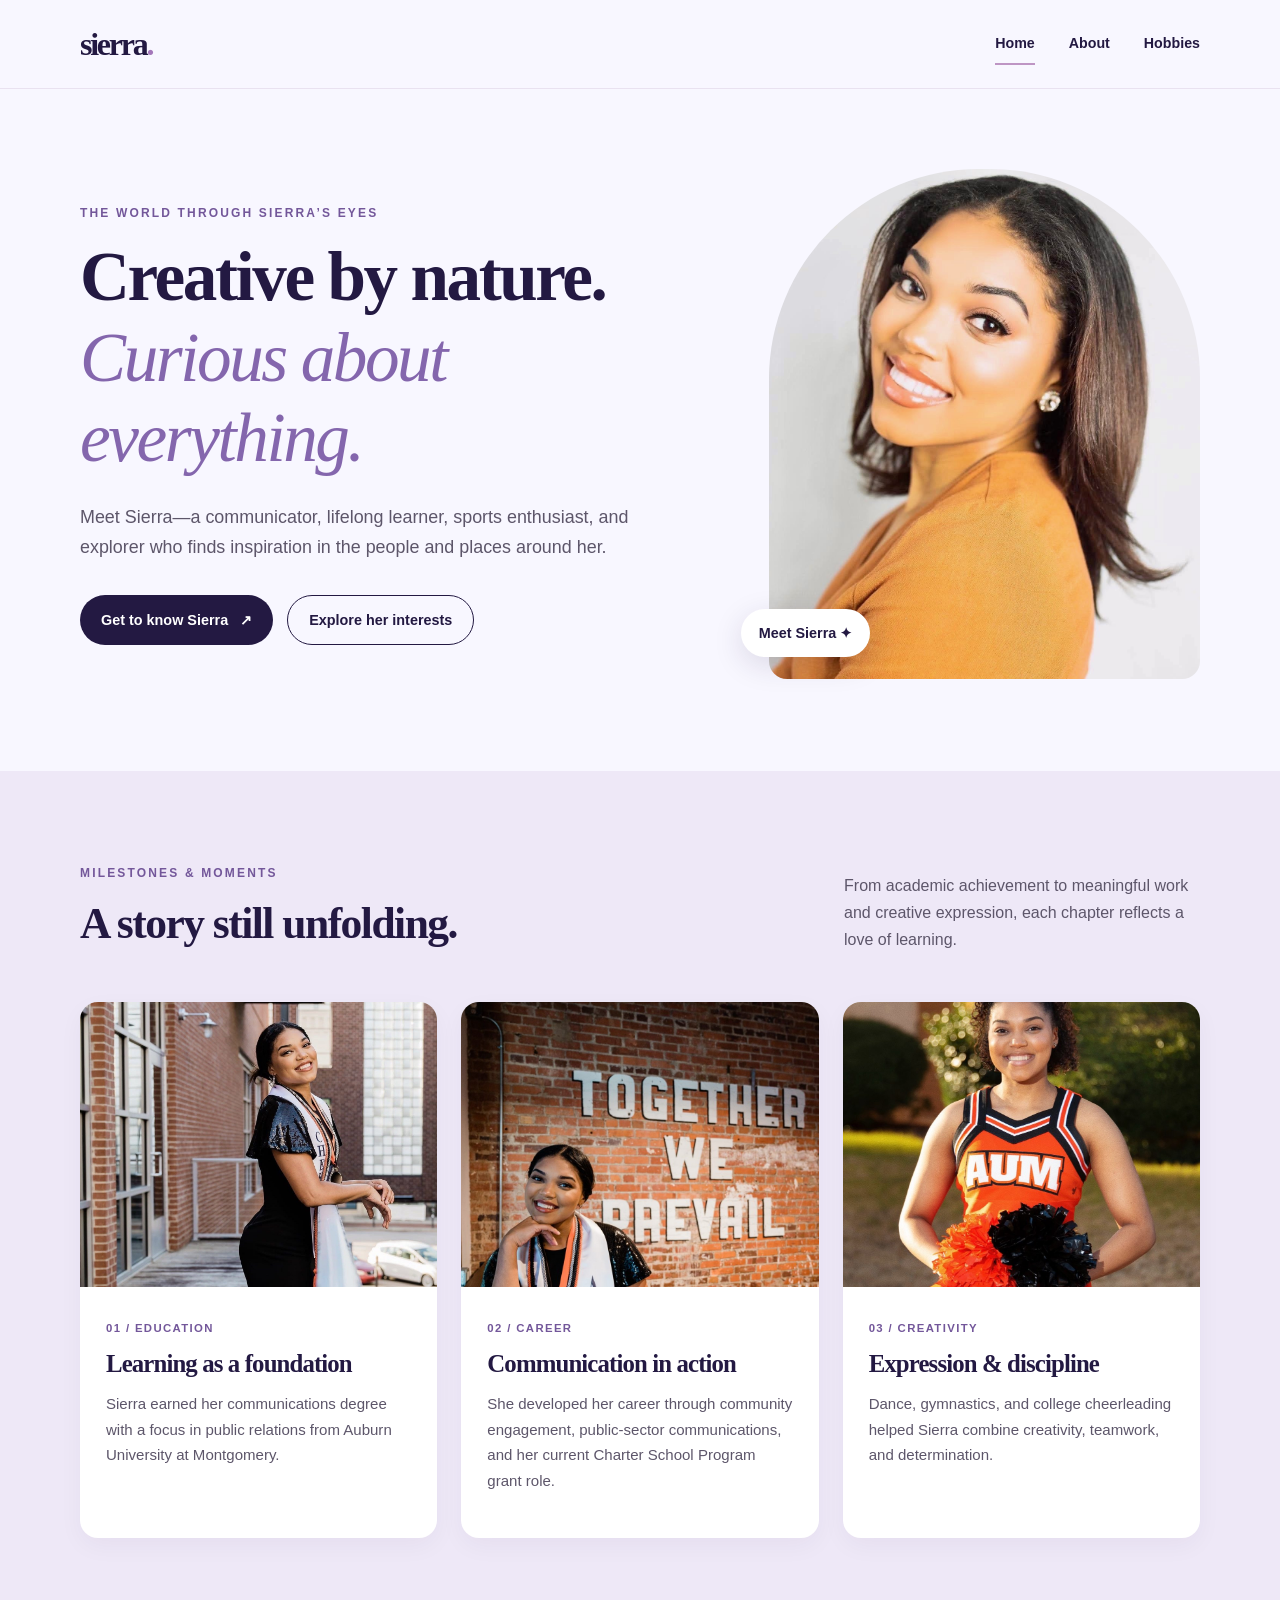
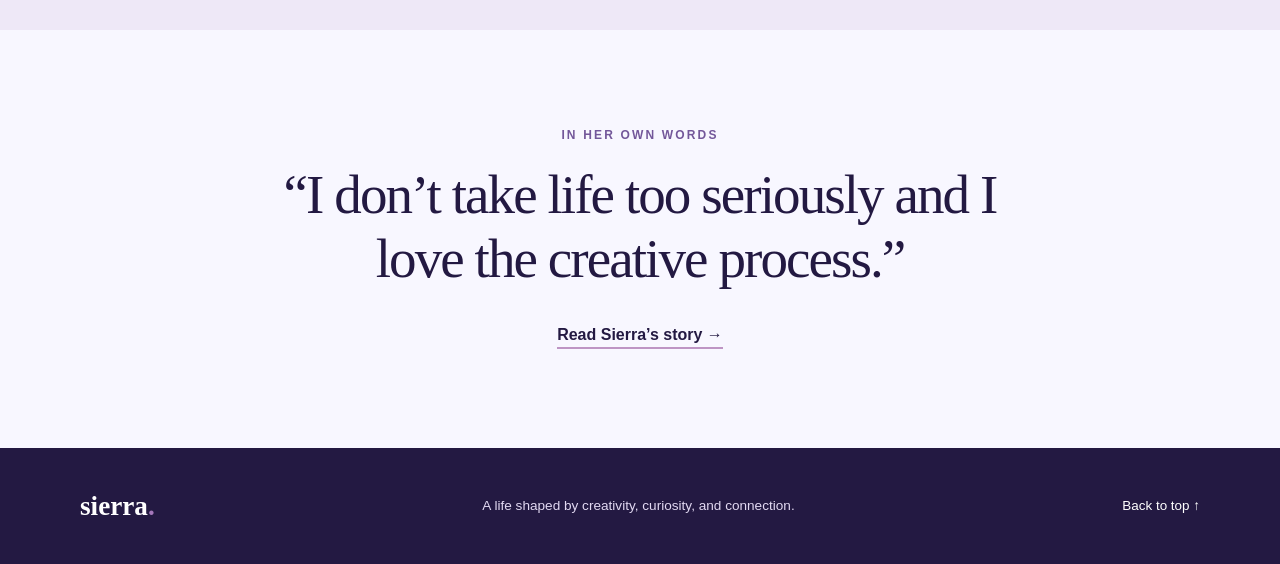
==== index.html @ fecd8881 "Completed bioSite Development assignment" ====
<!DOCTYPE html>
<!-- Christopher Burns | October 18, 2026 | CSD 340 - bioSite: Development (Module 6) -->
<html lang="en"><head><meta charset="UTF-8"><meta name="viewport" content="width=device-width, initial-scale=1.0"><meta name="description" content="Explore Sierra's education, communications career, and creative interests."><title>Home | The World Through Sierra's Eyes</title><link rel="stylesheet" href="styles.css"></head><body id="top"><header class="site-header"><div class="shell nav-inner"><a class="brand" href="index.html" aria-label="Sierra home">sierra<span class="brand-dot">.</span></a><nav aria-label="Main navigation"><a href="index.html" class="active" aria-current="page">Home</a><a href="about.html" >About</a><a href="hobbies.html" >Hobbies</a></nav></div></header><main><section class="hero shell"><div class="hero-copy"><p class="eyebrow">The world through Sierra’s eyes</p><h1>Creative by nature.<br><em>Curious about everything.</em></h1><p class="lead">Meet Sierra—a communicator, lifelong learner, sports enthusiast, and explorer who finds inspiration in the people and places around her.</p><div class="button-row"><a class="button button-primary" href="about.html">Get to know Sierra <span aria-hidden="true">↗</span></a><a class="button button-outline" href="hobbies.html">Explore her interests</a></div></div><div class="hero-image"><img src="images/portrait.jpg" alt="Sierra smiling in a professional portrait wearing an orange top"><span class="image-label">Meet Sierra ✦</span></div></section>
<section class="section section-tint"><div class="shell"><div class="section-heading"><div><p class="eyebrow">Milestones &amp; moments</p><h2>A story still unfolding.</h2></div><p>From academic achievement to meaningful work and creative expression, each chapter reflects a love of learning.</p></div><div class="card-grid"><article class="feature-card"><img src="images/graduation.jpg" alt="Sierra wearing graduation attire outside a brick building" loading="lazy"><div class="card-copy"><span class="card-kicker">01 / Education</span><h3>Learning as a foundation</h3><p>Sierra earned her communications degree with a focus in public relations from Auburn University at Montgomery.</p></div></article><article class="feature-card"><img src="images/milestone.jpg" alt="Sierra celebrating her graduation in front of a Together We Prevail sign" loading="lazy"><div class="card-copy"><span class="card-kicker">02 / Career</span><h3>Communication in action</h3><p>She developed her career through community engagement, public-sector communications, and her current Charter School Program grant role.</p></div></article><article class="feature-card"><img src="images/cheer.jpg" alt="Sierra wearing her orange Auburn University at Montgomery cheerleading uniform" loading="lazy"><div class="card-copy"><span class="card-kicker">03 / Creativity</span><h3>Expression &amp; discipline</h3><p>Dance, gymnastics, and college cheerleading helped Sierra combine creativity, teamwork, and determination.</p></div></article></div></div></section>
<section class="quote-section shell"><p class="eyebrow">In her own words</p><blockquote>“I don’t take life too seriously and I love the creative process.”</blockquote><a class="text-link" href="about.html">Read Sierra’s story <span aria-hidden="true">→</span></a></section></main><footer class="site-footer"><div class="shell footer-inner"><span>sierra<span class="brand-dot">.</span></span><p>A life shaped by creativity, curiosity, and connection.</p><a href="#top">Back to top ↑</a></div></footer></body></html>
---- styles.css ----
/* Christopher Burns | October 18, 2026 | CSD 340 - bioSite: Development (Module 6) */
/* ATOMS: palette, typography, links, spacing, imagery and buttons */
:root{--midnight:#231942;--soft-white:#F8F7FF;--lavender:#9F86C0;--blush:#E0B1CB;--orchid:#BE95C4;--muted:#5D566A;--white:#fff;--radius:18px;--shell:1120px}*{box-sizing:border-box}html{scroll-behavior:smooth}body{margin:0;background:var(--soft-white);color:var(--midnight);font-family:Inter,"Segoe UI",Arial,sans-serif;font-size:16px;line-height:1.7}img{display:block;max-width:100%}a{color:inherit}a:focus-visible{outline:3px solid var(--lavender);outline-offset:4px}h1,h2,h3,blockquote{font-family:Georgia,"Times New Roman",serif;line-height:1.16;letter-spacing:-.035em}h1{font-size:clamp(2.7rem,5.4vw,5.4rem);margin:14px 0 24px}h2{font-size:clamp(2rem,3.4vw,3.1rem);margin:12px 0 24px}h3{font-size:1.55rem;margin:10px 0 12px}p{margin:0 0 1.2em}em{color:#8466ad;font-weight:normal}.shell{width:min(calc(100% - 48px),var(--shell));margin-inline:auto}.eyebrow{text-transform:uppercase;letter-spacing:.18em;font-size:.75rem;font-weight:800;color:#73579a}.lead{font-size:1.12rem;color:var(--muted);max-width:58ch}.section{padding:92px 0}.section-tint{background:#EEE8F7}.site-header{border-bottom:1px solid #E9E2F0;background:rgba(248,247,255,.97)}.nav-inner{min-height:88px;display:flex;align-items:center;justify-content:space-between;gap:24px}.brand{font-family:Georgia,serif;font-size:2rem;letter-spacing:-.07em;text-decoration:none;font-weight:bold}.brand-dot{color:#A477BA}.site-header nav{display:flex;gap:34px;flex-wrap:wrap}.site-header nav a{font-size:.89rem;font-weight:700;text-decoration:none;padding:8px 0;border-bottom:2px solid transparent}.site-header nav a:hover,.site-header nav a.active{border-bottom-color:var(--orchid)}.hero{display:grid;grid-template-columns:1.18fr .82fr;gap:68px;align-items:center;padding-top:80px;padding-bottom:92px}.hero-copy{padding-block:24px}.hero-image{position:relative}.hero-image img{width:100%;height:510px;object-fit:cover;object-position:center 26%;border-radius:210px 210px 18px 18px}.image-label{position:absolute;bottom:22px;left:-28px;padding:12px 18px;background:var(--white);border-radius:50px;box-shadow:0 8px 30px #23194222;font-size:.9rem;font-weight:700}.button-row{display:flex;flex-wrap:wrap;gap:14px;margin-top:32px}.button{padding:12px 21px;border-radius:100px;text-decoration:none;font-weight:700;font-size:.9rem;display:inline-flex;align-items:center;gap:12px}.button-primary{background:var(--midnight);color:white}.button-primary:hover{background:#46346d}.button-outline{border:1px solid var(--midnight)}.button-outline:hover{background:white}.section-heading{display:flex;align-items:end;justify-content:space-between;gap:40px;margin-bottom:30px}.section-heading>p{max-width:40ch;color:var(--muted)}.card-grid{display:grid;grid-template-columns:repeat(3,minmax(0,1fr));gap:24px}.feature-card{background:var(--white);border-radius:var(--radius);overflow:hidden;box-shadow:0 8px 25px #2319420b}.feature-card img{width:100%;height:285px;object-fit:cover;object-position:center 25%}.card-copy{padding:26px}.card-kicker{color:#73579a;text-transform:uppercase;letter-spacing:.12em;font-size:.71rem;font-weight:800}.card-copy p{color:var(--muted);font-size:.94rem}.quote-section{text-align:center;padding-top:95px;padding-bottom:100px}.quote-section blockquote{font-size:clamp(2rem,4.3vw,3.7rem);max-width:800px;margin:18px auto 30px}.text-link{font-weight:800;text-decoration:none;border-bottom:2px solid var(--orchid);padding-bottom:4px}.text-link:hover{color:#73579a}.site-footer{background:var(--midnight);color:white}.footer-inner{padding-block:35px;display:flex;align-items:center;justify-content:space-between;gap:22px}.footer-inner>span{font-family:Georgia,serif;font-size:1.7rem;font-weight:bold}.footer-inner p{margin:0;color:#E2D9F2;font-size:.85rem}.footer-inner a{font-size:.84rem;text-decoration:none}.page-intro{padding-top:78px;padding-bottom:55px}.page-intro h1{max-width:900px}.about-layout{display:grid;grid-template-columns:.8fr 1.2fr;gap:72px;align-items:start;padding-bottom:95px}.about-photo{margin:0;position:sticky;top:24px}.about-photo img{border-radius:var(--radius);width:100%;max-height:610px;object-fit:cover;object-position:center top}.about-photo figcaption{color:var(--muted);font-size:.83rem;padding-top:12px}.bio p{max-width:66ch;color:#494155}.timeline{display:grid;grid-template-columns:repeat(3,1fr);gap:20px}.timeline article{border-top:3px solid var(--orchid);padding:22px 0}.timeline article span{font-size:.78rem;color:#73579a;font-weight:800;text-transform:uppercase;letter-spacing:.08em}.timeline article h3{font-size:1.4rem}.timeline article p{color:var(--muted)}.hobby-list{padding-bottom:65px}.hobby-row{display:grid;grid-template-columns:1fr 1fr;align-items:center;gap:75px;padding:30px 0 75px}.hobby-row.reverse img{order:2}.hobby-row img{width:100%;height:380px;object-fit:cover;border-radius:var(--radius)}.hobby-row p:not(.eyebrow){color:var(--muted);max-width:55ch}.hobby-row h2{max-width:14ch}@media(max-width:800px){.hero,.about-layout,.hobby-row{grid-template-columns:1fr;gap:35px}.hero{padding-top:45px}.hero-image img{height:420px}.card-grid,.timeline{grid-template-columns:1fr 1fr}.section-heading{display:block}.about-photo{position:static;max-width:520px}.hobby-row.reverse img{order:0}.hobby-row img{height:340px}.footer-inner{flex-wrap:wrap}}@media(max-width:560px){.shell{width:min(calc(100% - 32px),var(--shell))}.nav-inner{min-height:76px}.site-header nav{gap:16px}.site-header nav a{font-size:.78rem}.brand{font-size:1.65rem}.hero-image img{height:390px}.image-label{left:10px}.card-grid,.timeline{grid-template-columns:1fr}.section{padding:62px 0}.quote-section{padding-block:65px}.hobby-row{padding-bottom:35px}.hobby-row img{height:280px}.page-intro{padding-top:55px}.footer-inner{display:block}.footer-inner>*{display:block;margin-bottom:12px!important}}
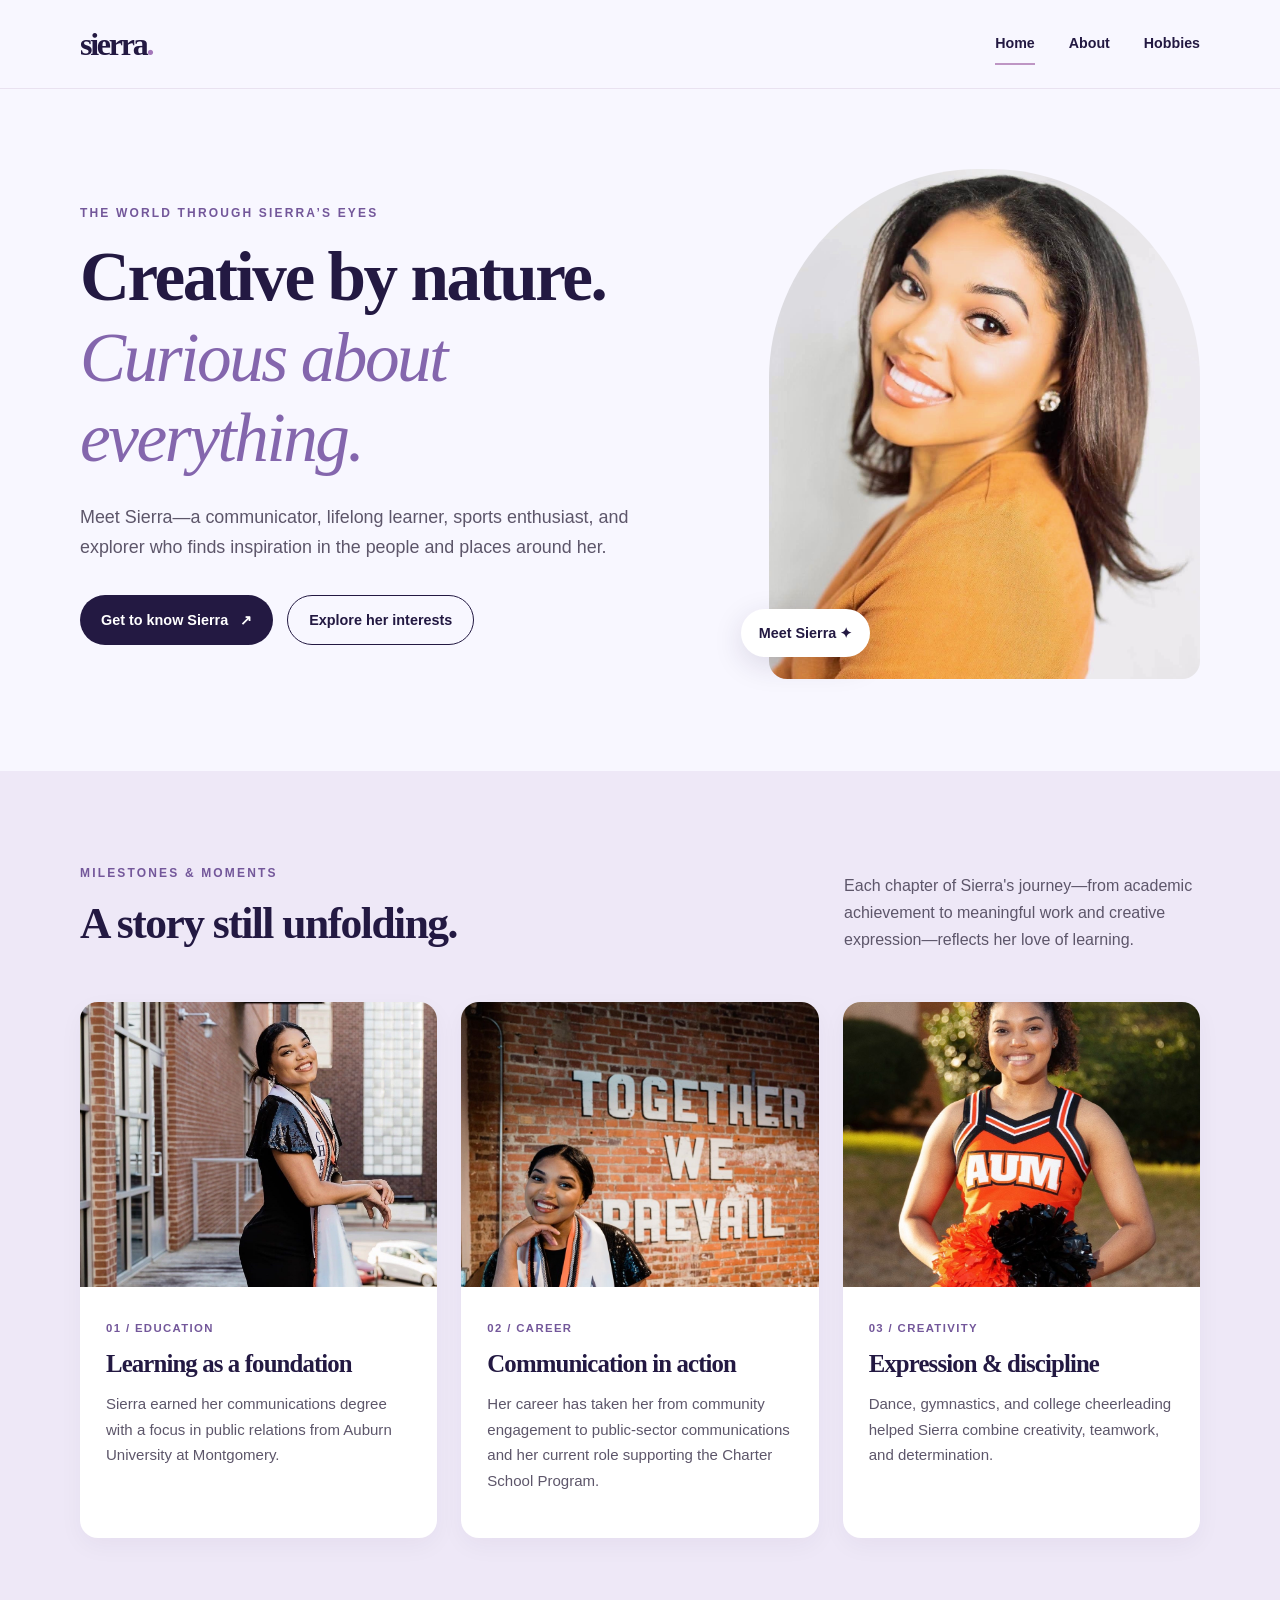
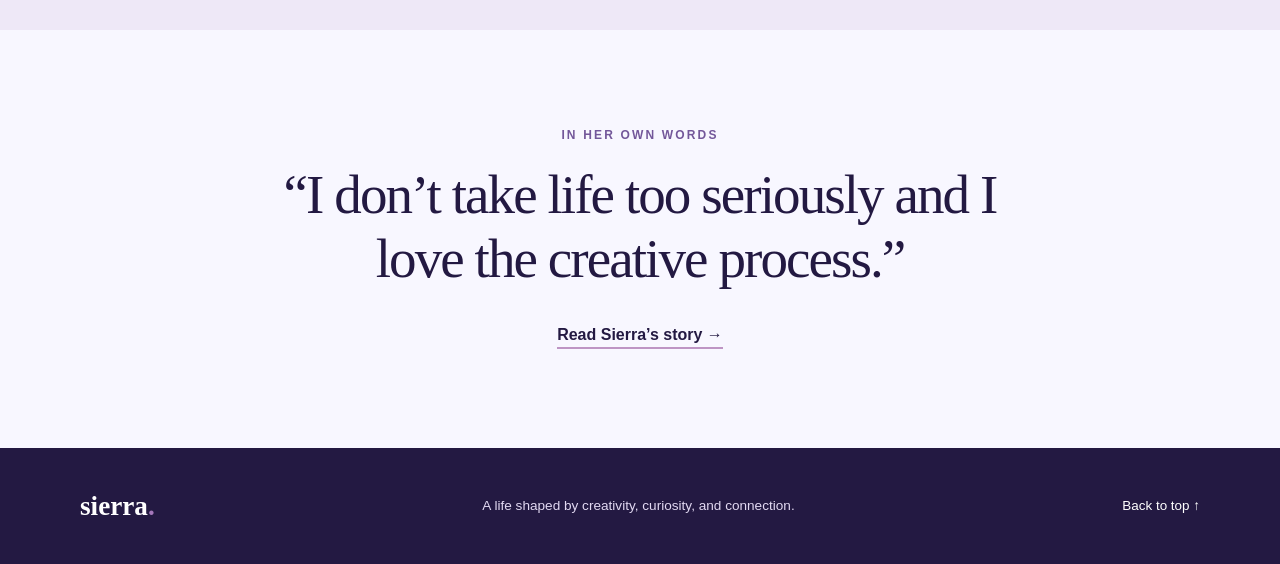
==== commit 3acf7029: "Proofread index.html and update assignment source comment" ====
--- a/index.html
+++ b/index.html
@@ -1,5 +1,5 @@
 <!DOCTYPE html>
-<!-- Christopher Burns | October 18, 2026 | CSD 340 - bioSite: Development (Module 6) -->
+<!-- Christopher Burns | October 18, 2026 | CSD 340 - bioSite: Development and GitHub Pages Deployment -->
 <html lang="en"><head><meta charset="UTF-8"><meta name="viewport" content="width=device-width, initial-scale=1.0"><meta name="description" content="Explore Sierra's education, communications career, and creative interests."><title>Home | The World Through Sierra's Eyes</title><link rel="stylesheet" href="styles.css"></head><body id="top"><header class="site-header"><div class="shell nav-inner"><a class="brand" href="index.html" aria-label="Sierra home">sierra<span class="brand-dot">.</span></a><nav aria-label="Main navigation"><a href="index.html" class="active" aria-current="page">Home</a><a href="about.html" >About</a><a href="hobbies.html" >Hobbies</a></nav></div></header><main><section class="hero shell"><div class="hero-copy"><p class="eyebrow">The world through Sierra’s eyes</p><h1>Creative by nature.<br><em>Curious about everything.</em></h1><p class="lead">Meet Sierra—a communicator, lifelong learner, sports enthusiast, and explorer who finds inspiration in the people and places around her.</p><div class="button-row"><a class="button button-primary" href="about.html">Get to know Sierra <span aria-hidden="true">↗</span></a><a class="button button-outline" href="hobbies.html">Explore her interests</a></div></div><div class="hero-image"><img src="images/portrait.jpg" alt="Sierra smiling in a professional portrait wearing an orange top"><span class="image-label">Meet Sierra ✦</span></div></section>
-<section class="section section-tint"><div class="shell"><div class="section-heading"><div><p class="eyebrow">Milestones &amp; moments</p><h2>A story still unfolding.</h2></div><p>From academic achievement to meaningful work and creative expression, each chapter reflects a love of learning.</p></div><div class="card-grid"><article class="feature-card"><img src="images/graduation.jpg" alt="Sierra wearing graduation attire outside a brick building" loading="lazy"><div class="card-copy"><span class="card-kicker">01 / Education</span><h3>Learning as a foundation</h3><p>Sierra earned her communications degree with a focus in public relations from Auburn University at Montgomery.</p></div></article><article class="feature-card"><img src="images/milestone.jpg" alt="Sierra celebrating her graduation in front of a Together We Prevail sign" loading="lazy"><div class="card-copy"><span class="card-kicker">02 / Career</span><h3>Communication in action</h3><p>She developed her career through community engagement, public-sector communications, and her current Charter School Program grant role.</p></div></article><article class="feature-card"><img src="images/cheer.jpg" alt="Sierra wearing her orange Auburn University at Montgomery cheerleading uniform" loading="lazy"><div class="card-copy"><span class="card-kicker">03 / Creativity</span><h3>Expression &amp; discipline</h3><p>Dance, gymnastics, and college cheerleading helped Sierra combine creativity, teamwork, and determination.</p></div></article></div></div></section>
+<section class="section section-tint"><div class="shell"><div class="section-heading"><div><p class="eyebrow">Milestones &amp; moments</p><h2>A story still unfolding.</h2></div><p>Each chapter of Sierra's journey—from academic achievement to meaningful work and creative expression—reflects her love of learning.</p></div><div class="card-grid"><article class="feature-card"><img src="images/graduation.jpg" alt="Sierra wearing graduation attire outside a brick building" loading="lazy"><div class="card-copy"><span class="card-kicker">01 / Education</span><h3>Learning as a foundation</h3><p>Sierra earned her communications degree with a focus in public relations from Auburn University at Montgomery.</p></div></article><article class="feature-card"><img src="images/milestone.jpg" alt="Sierra celebrating her graduation in front of a Together We Prevail sign" loading="lazy"><div class="card-copy"><span class="card-kicker">02 / Career</span><h3>Communication in action</h3><p>Her career has taken her from community engagement to public-sector communications and her current role supporting the Charter School Program.</p></div></article><article class="feature-card"><img src="images/cheer.jpg" alt="Sierra wearing her orange Auburn University at Montgomery cheerleading uniform" loading="lazy"><div class="card-copy"><span class="card-kicker">03 / Creativity</span><h3>Expression &amp; discipline</h3><p>Dance, gymnastics, and college cheerleading helped Sierra combine creativity, teamwork, and determination.</p></div></article></div></div></section>
 <section class="quote-section shell"><p class="eyebrow">In her own words</p><blockquote>“I don’t take life too seriously and I love the creative process.”</blockquote><a class="text-link" href="about.html">Read Sierra’s story <span aria-hidden="true">→</span></a></section></main><footer class="site-footer"><div class="shell footer-inner"><span>sierra<span class="brand-dot">.</span></span><p>A life shaped by creativity, curiosity, and connection.</p><a href="#top">Back to top ↑</a></div></footer></body></html>
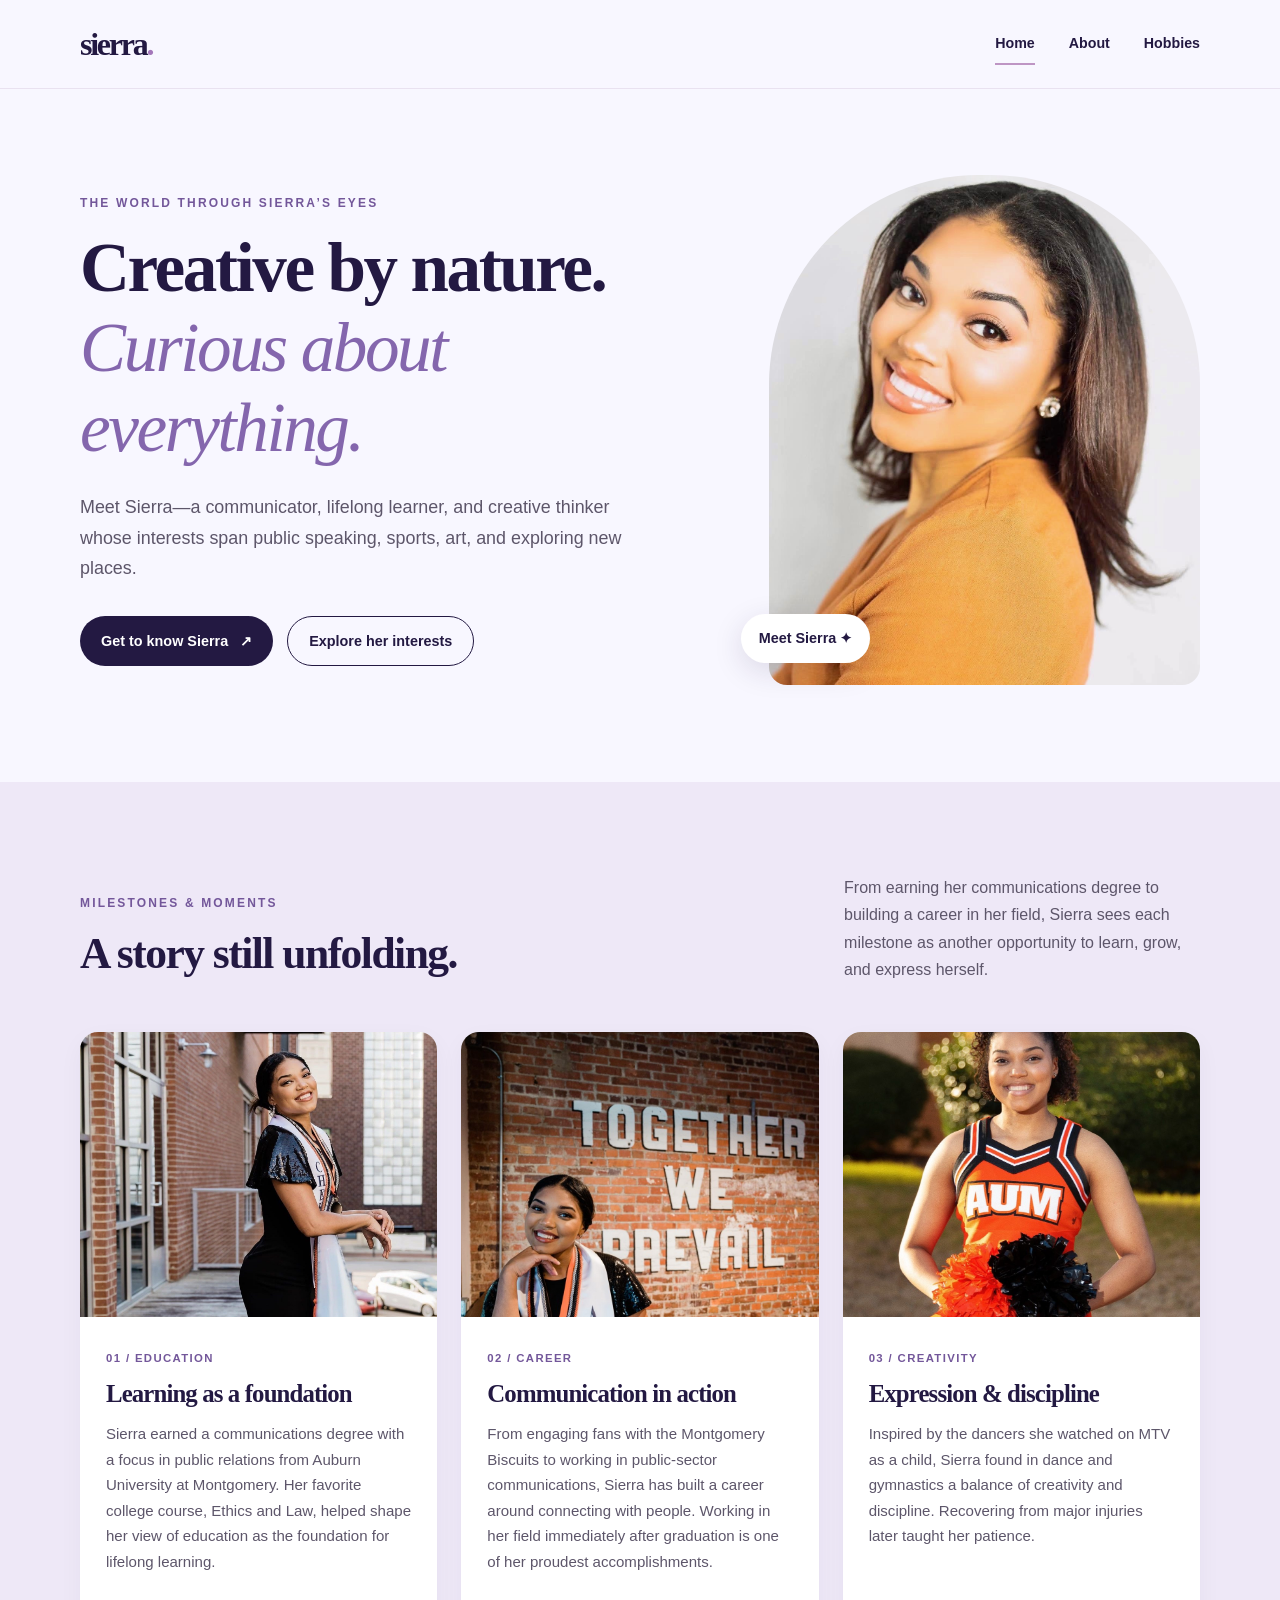
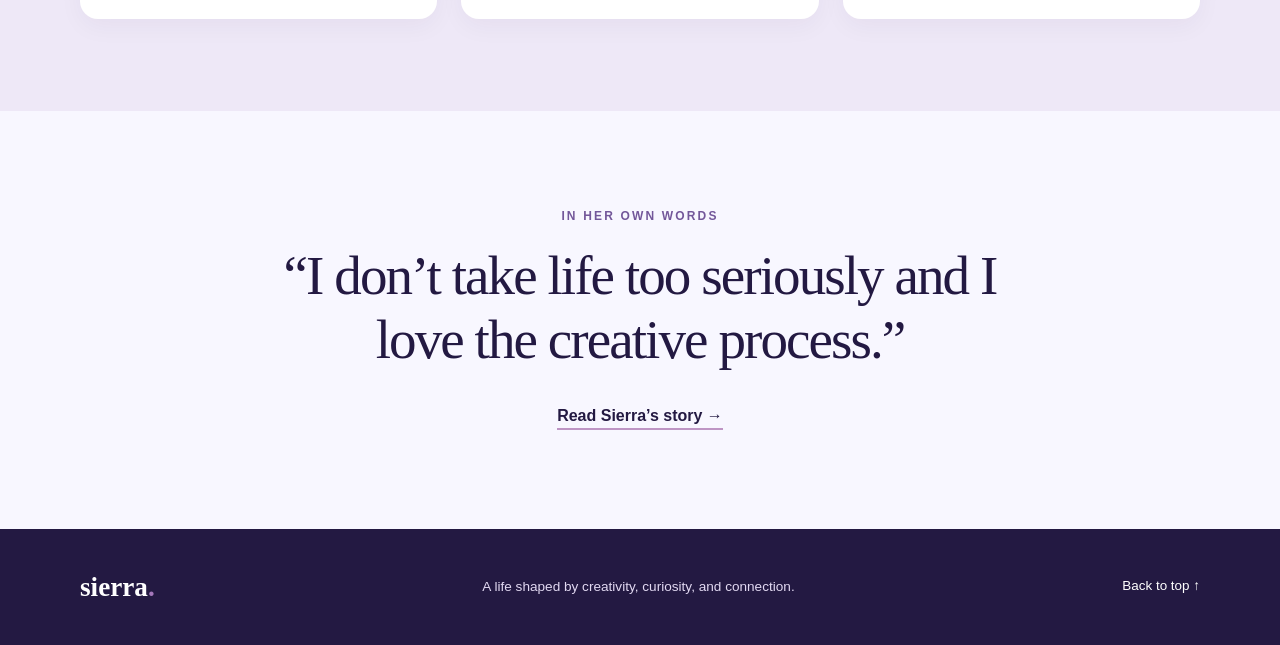
==== commit 2ae632d7: "Revise Sierra biography using corrected interview responses" ====
--- a/index.html
+++ b/index.html
@@ -1,5 +1,5 @@
 <!DOCTYPE html>
 <!-- Christopher Burns | October 18, 2026 | CSD 340 - bioSite: Development and GitHub Pages Deployment -->
-<html lang="en"><head><meta charset="UTF-8"><meta name="viewport" content="width=device-width, initial-scale=1.0"><meta name="description" content="Explore Sierra's education, communications career, and creative interests."><title>Home | The World Through Sierra's Eyes</title><link rel="stylesheet" href="styles.css"></head><body id="top"><header class="site-header"><div class="shell nav-inner"><a class="brand" href="index.html" aria-label="Sierra home">sierra<span class="brand-dot">.</span></a><nav aria-label="Main navigation"><a href="index.html" class="active" aria-current="page">Home</a><a href="about.html" >About</a><a href="hobbies.html" >Hobbies</a></nav></div></header><main><section class="hero shell"><div class="hero-copy"><p class="eyebrow">The world through Sierra’s eyes</p><h1>Creative by nature.<br><em>Curious about everything.</em></h1><p class="lead">Meet Sierra—a communicator, lifelong learner, sports enthusiast, and explorer who finds inspiration in the people and places around her.</p><div class="button-row"><a class="button button-primary" href="about.html">Get to know Sierra <span aria-hidden="true">↗</span></a><a class="button button-outline" href="hobbies.html">Explore her interests</a></div></div><div class="hero-image"><img src="images/portrait.jpg" alt="Sierra smiling in a professional portrait wearing an orange top"><span class="image-label">Meet Sierra ✦</span></div></section>
-<section class="section section-tint"><div class="shell"><div class="section-heading"><div><p class="eyebrow">Milestones &amp; moments</p><h2>A story still unfolding.</h2></div><p>Each chapter of Sierra's journey—from academic achievement to meaningful work and creative expression—reflects her love of learning.</p></div><div class="card-grid"><article class="feature-card"><img src="images/graduation.jpg" alt="Sierra wearing graduation attire outside a brick building" loading="lazy"><div class="card-copy"><span class="card-kicker">01 / Education</span><h3>Learning as a foundation</h3><p>Sierra earned her communications degree with a focus in public relations from Auburn University at Montgomery.</p></div></article><article class="feature-card"><img src="images/milestone.jpg" alt="Sierra celebrating her graduation in front of a Together We Prevail sign" loading="lazy"><div class="card-copy"><span class="card-kicker">02 / Career</span><h3>Communication in action</h3><p>Her career has taken her from community engagement to public-sector communications and her current role supporting the Charter School Program.</p></div></article><article class="feature-card"><img src="images/cheer.jpg" alt="Sierra wearing her orange Auburn University at Montgomery cheerleading uniform" loading="lazy"><div class="card-copy"><span class="card-kicker">03 / Creativity</span><h3>Expression &amp; discipline</h3><p>Dance, gymnastics, and college cheerleading helped Sierra combine creativity, teamwork, and determination.</p></div></article></div></div></section>
+<html lang="en"><head><meta charset="UTF-8"><meta name="viewport" content="width=device-width, initial-scale=1.0"><meta name="description" content="Explore Sierra's education, communications career, and creative interests."><title>Home | The World Through Sierra's Eyes</title><link rel="stylesheet" href="styles.css"></head><body id="top"><header class="site-header"><div class="shell nav-inner"><a class="brand" href="index.html" aria-label="Sierra home">sierra<span class="brand-dot">.</span></a><nav aria-label="Main navigation"><a href="index.html" class="active" aria-current="page">Home</a><a href="about.html" >About</a><a href="hobbies.html" >Hobbies</a></nav></div></header><main><section class="hero shell"><div class="hero-copy"><p class="eyebrow">The world through Sierra’s eyes</p><h1>Creative by nature.<br><em>Curious about everything.</em></h1><p class="lead">Meet Sierra—a communicator, lifelong learner, and creative thinker whose interests span public speaking, sports, art, and exploring new places.</p><div class="button-row"><a class="button button-primary" href="about.html">Get to know Sierra <span aria-hidden="true">↗</span></a><a class="button button-outline" href="hobbies.html">Explore her interests</a></div></div><div class="hero-image"><img src="images/portrait.jpg" alt="Sierra smiling in a professional portrait wearing an orange top"><span class="image-label">Meet Sierra ✦</span></div></section>
+<section class="section section-tint"><div class="shell"><div class="section-heading"><div><p class="eyebrow">Milestones &amp; moments</p><h2>A story still unfolding.</h2></div><p>From earning her communications degree to building a career in her field, Sierra sees each milestone as another opportunity to learn, grow, and express herself.</p></div><div class="card-grid"><article class="feature-card"><img src="images/graduation.jpg" alt="Sierra wearing graduation attire outside a brick building" loading="lazy"><div class="card-copy"><span class="card-kicker">01 / Education</span><h3>Learning as a foundation</h3><p>Sierra earned a communications degree with a focus in public relations from Auburn University at Montgomery. Her favorite college course, Ethics and Law, helped shape her view of education as the foundation for lifelong learning.</p></div></article><article class="feature-card"><img src="images/milestone.jpg" alt="Sierra celebrating her graduation in front of a Together We Prevail sign" loading="lazy"><div class="card-copy"><span class="card-kicker">02 / Career</span><h3>Communication in action</h3><p>From engaging fans with the Montgomery Biscuits to working in public-sector communications, Sierra has built a career around connecting with people. Working in her field immediately after graduation is one of her proudest accomplishments.</p></div></article><article class="feature-card"><img src="images/cheer.jpg" alt="Sierra wearing her orange Auburn University at Montgomery cheerleading uniform" loading="lazy"><div class="card-copy"><span class="card-kicker">03 / Creativity</span><h3>Expression &amp; discipline</h3><p>Inspired by the dancers she watched on MTV as a child, Sierra found in dance and gymnastics a balance of creativity and discipline. Recovering from major injuries later taught her patience.</p></div></article></div></div></section>
 <section class="quote-section shell"><p class="eyebrow">In her own words</p><blockquote>“I don’t take life too seriously and I love the creative process.”</blockquote><a class="text-link" href="about.html">Read Sierra’s story <span aria-hidden="true">→</span></a></section></main><footer class="site-footer"><div class="shell footer-inner"><span>sierra<span class="brand-dot">.</span></span><p>A life shaped by creativity, curiosity, and connection.</p><a href="#top">Back to top ↑</a></div></footer></body></html>
--- a/styles.css
+++ b/styles.css
@@ -1,3 +1,7 @@
-/* Christopher Burns | October 18, 2026 | CSD 340 - bioSite: Development (Module 6) */
+/* Christopher Burns | October 18, 2026 | CSD 340 - bioSite: Development and GitHub Pages Deployment */
 /* ATOMS: palette, typography, links, spacing, imagery and buttons */
-:root{--midnight:#231942;--soft-white:#F8F7FF;--lavender:#9F86C0;--blush:#E0B1CB;--orchid:#BE95C4;--muted:#5D566A;--white:#fff;--radius:18px;--shell:1120px}*{box-sizing:border-box}html{scroll-behavior:smooth}body{margin:0;background:var(--soft-white);color:var(--midnight);font-family:Inter,"Segoe UI",Arial,sans-serif;font-size:16px;line-height:1.7}img{display:block;max-width:100%}a{color:inherit}a:focus-visible{outline:3px solid var(--lavender);outline-offset:4px}h1,h2,h3,blockquote{font-family:Georgia,"Times New Roman",serif;line-height:1.16;letter-spacing:-.035em}h1{font-size:clamp(2.7rem,5.4vw,5.4rem);margin:14px 0 24px}h2{font-size:clamp(2rem,3.4vw,3.1rem);margin:12px 0 24px}h3{font-size:1.55rem;margin:10px 0 12px}p{margin:0 0 1.2em}em{color:#8466ad;font-weight:normal}.shell{width:min(calc(100% - 48px),var(--shell));margin-inline:auto}.eyebrow{text-transform:uppercase;letter-spacing:.18em;font-size:.75rem;font-weight:800;color:#73579a}.lead{font-size:1.12rem;color:var(--muted);max-width:58ch}.section{padding:92px 0}.section-tint{background:#EEE8F7}.site-header{border-bottom:1px solid #E9E2F0;background:rgba(248,247,255,.97)}.nav-inner{min-height:88px;display:flex;align-items:center;justify-content:space-between;gap:24px}.brand{font-family:Georgia,serif;font-size:2rem;letter-spacing:-.07em;text-decoration:none;font-weight:bold}.brand-dot{color:#A477BA}.site-header nav{display:flex;gap:34px;flex-wrap:wrap}.site-header nav a{font-size:.89rem;font-weight:700;text-decoration:none;padding:8px 0;border-bottom:2px solid transparent}.site-header nav a:hover,.site-header nav a.active{border-bottom-color:var(--orchid)}.hero{display:grid;grid-template-columns:1.18fr .82fr;gap:68px;align-items:center;padding-top:80px;padding-bottom:92px}.hero-copy{padding-block:24px}.hero-image{position:relative}.hero-image img{width:100%;height:510px;object-fit:cover;object-position:center 26%;border-radius:210px 210px 18px 18px}.image-label{position:absolute;bottom:22px;left:-28px;padding:12px 18px;background:var(--white);border-radius:50px;box-shadow:0 8px 30px #23194222;font-size:.9rem;font-weight:700}.button-row{display:flex;flex-wrap:wrap;gap:14px;margin-top:32px}.button{padding:12px 21px;border-radius:100px;text-decoration:none;font-weight:700;font-size:.9rem;display:inline-flex;align-items:center;gap:12px}.button-primary{background:var(--midnight);color:white}.button-primary:hover{background:#46346d}.button-outline{border:1px solid var(--midnight)}.button-outline:hover{background:white}.section-heading{display:flex;align-items:end;justify-content:space-between;gap:40px;margin-bottom:30px}.section-heading>p{max-width:40ch;color:var(--muted)}.card-grid{display:grid;grid-template-columns:repeat(3,minmax(0,1fr));gap:24px}.feature-card{background:var(--white);border-radius:var(--radius);overflow:hidden;box-shadow:0 8px 25px #2319420b}.feature-card img{width:100%;height:285px;object-fit:cover;object-position:center 25%}.card-copy{padding:26px}.card-kicker{color:#73579a;text-transform:uppercase;letter-spacing:.12em;font-size:.71rem;font-weight:800}.card-copy p{color:var(--muted);font-size:.94rem}.quote-section{text-align:center;padding-top:95px;padding-bottom:100px}.quote-section blockquote{font-size:clamp(2rem,4.3vw,3.7rem);max-width:800px;margin:18px auto 30px}.text-link{font-weight:800;text-decoration:none;border-bottom:2px solid var(--orchid);padding-bottom:4px}.text-link:hover{color:#73579a}.site-footer{background:var(--midnight);color:white}.footer-inner{padding-block:35px;display:flex;align-items:center;justify-content:space-between;gap:22px}.footer-inner>span{font-family:Georgia,serif;font-size:1.7rem;font-weight:bold}.footer-inner p{margin:0;color:#E2D9F2;font-size:.85rem}.footer-inner a{font-size:.84rem;text-decoration:none}.page-intro{padding-top:78px;padding-bottom:55px}.page-intro h1{max-width:900px}.about-layout{display:grid;grid-template-columns:.8fr 1.2fr;gap:72px;align-items:start;padding-bottom:95px}.about-photo{margin:0;position:sticky;top:24px}.about-photo img{border-radius:var(--radius);width:100%;max-height:610px;object-fit:cover;object-position:center top}.about-photo figcaption{color:var(--muted);font-size:.83rem;padding-top:12px}.bio p{max-width:66ch;color:#494155}.timeline{display:grid;grid-template-columns:repeat(3,1fr);gap:20px}.timeline article{border-top:3px solid var(--orchid);padding:22px 0}.timeline article span{font-size:.78rem;color:#73579a;font-weight:800;text-transform:uppercase;letter-spacing:.08em}.timeline article h3{font-size:1.4rem}.timeline article p{color:var(--muted)}.hobby-list{padding-bottom:65px}.hobby-row{display:grid;grid-template-columns:1fr 1fr;align-items:center;gap:75px;padding:30px 0 75px}.hobby-row.reverse img{order:2}.hobby-row img{width:100%;height:380px;object-fit:cover;border-radius:var(--radius)}.hobby-row p:not(.eyebrow){color:var(--muted);max-width:55ch}.hobby-row h2{max-width:14ch}@media(max-width:800px){.hero,.about-layout,.hobby-row{grid-template-columns:1fr;gap:35px}.hero{padding-top:45px}.hero-image img{height:420px}.card-grid,.timeline{grid-template-columns:1fr 1fr}.section-heading{display:block}.about-photo{position:static;max-width:520px}.hobby-row.reverse img{order:0}.hobby-row img{height:340px}.footer-inner{flex-wrap:wrap}}@media(max-width:560px){.shell{width:min(calc(100% - 32px),var(--shell))}.nav-inner{min-height:76px}.site-header nav{gap:16px}.site-header nav a{font-size:.78rem}.brand{font-size:1.65rem}.hero-image img{height:390px}.image-label{left:10px}.card-grid,.timeline{grid-template-columns:1fr}.section{padding:62px 0}.quote-section{padding-block:65px}.hobby-row{padding-bottom:35px}.hobby-row img{height:280px}.page-intro{padding-top:55px}.footer-inner{display:block}.footer-inner>*{display:block;margin-bottom:12px!important}}+:root{--midnight:#231942;--soft-white:#F8F7FF;--lavender:#9F86C0;--blush:#E0B1CB;--orchid:#BE95C4;--muted:#5D566A;--white:#fff;--radius:18px;--shell:1120px}*{box-sizing:border-box}html{scroll-behavior:smooth}body{margin:0;background:var(--soft-white);color:var(--midnight);font-family:Inter,"Segoe UI",Arial,sans-serif;font-size:16px;line-height:1.7}img{display:block;max-width:100%}a{color:inherit}a:focus-visible{outline:3px solid var(--lavender);outline-offset:4px}h1,h2,h3,blockquote{font-family:Georgia,"Times New Roman",serif;line-height:1.16;letter-spacing:-.035em}h1{font-size:clamp(2.7rem,5.4vw,5.4rem);margin:14px 0 24px}h2{font-size:clamp(2rem,3.4vw,3.1rem);margin:12px 0 24px}h3{font-size:1.55rem;margin:10px 0 12px}p{margin:0 0 1.2em}em{color:#8466ad;font-weight:normal}.shell{width:min(calc(100% - 48px),var(--shell));margin-inline:auto}.eyebrow{text-transform:uppercase;letter-spacing:.18em;font-size:.75rem;font-weight:800;color:#73579a}.lead{font-size:1.12rem;color:var(--muted);max-width:58ch}.section{padding:92px 0}.section-tint{background:#EEE8F7}.site-header{border-bottom:1px solid #E9E2F0;background:rgba(248,247,255,.97)}.nav-inner{min-height:88px;display:flex;align-items:center;justify-content:space-between;gap:24px}.brand{font-family:Georgia,serif;font-size:2rem;letter-spacing:-.07em;text-decoration:none;font-weight:bold}.brand-dot{color:#A477BA}.site-header nav{display:flex;gap:34px;flex-wrap:wrap}.site-header nav a{font-size:.89rem;font-weight:700;text-decoration:none;padding:8px 0;border-bottom:2px solid transparent}.site-header nav a:hover,.site-header nav a.active{border-bottom-color:var(--orchid)}.hero{display:grid;grid-template-columns:1.18fr .82fr;gap:68px;align-items:center;padding-top:80px;padding-bottom:92px}.hero-copy{padding-block:24px}.hero-image{position:relative}.hero-image img{width:100%;height:510px;object-fit:cover;object-position:center 26%;border-radius:210px 210px 18px 18px}.image-label{position:absolute;bottom:22px;left:-28px;padding:12px 18px;background:var(--white);border-radius:50px;box-shadow:0 8px 30px #23194222;font-size:.9rem;font-weight:700}.button-row{display:flex;flex-wrap:wrap;gap:14px;margin-top:32px}.button{padding:12px 21px;border-radius:100px;text-decoration:none;font-weight:700;font-size:.9rem;display:inline-flex;align-items:center;gap:12px}.button-primary{background:var(--midnight);color:white}.button-primary:hover{background:#46346d}.button-outline{border:1px solid var(--midnight)}.button-outline:hover{background:white}.section-heading{display:flex;align-items:end;justify-content:space-between;gap:40px;margin-bottom:30px}.section-heading>p{max-width:40ch;color:var(--muted)}.card-grid{display:grid;grid-template-columns:repeat(3,minmax(0,1fr));gap:24px}.feature-card{background:var(--white);border-radius:var(--radius);overflow:hidden;box-shadow:0 8px 25px #2319420b}.feature-card img{width:100%;height:285px;object-fit:cover;object-position:center 25%}.card-copy{padding:26px}.card-kicker{color:#73579a;text-transform:uppercase;letter-spacing:.12em;font-size:.71rem;font-weight:800}.card-copy p{color:var(--muted);font-size:.94rem}.quote-section{text-align:center;padding-top:95px;padding-bottom:100px}.quote-section blockquote{font-size:clamp(2rem,4.3vw,3.7rem);max-width:800px;margin:18px auto 30px}.text-link{font-weight:800;text-decoration:none;border-bottom:2px solid var(--orchid);padding-bottom:4px}.text-link:hover{color:#73579a}.site-footer{background:var(--midnight);color:white}.footer-inner{padding-block:35px;display:flex;align-items:center;justify-content:space-between;gap:22px}.footer-inner>span{font-family:Georgia,serif;font-size:1.7rem;font-weight:bold}.footer-inner p{margin:0;color:#E2D9F2;font-size:.85rem}.footer-inner a{font-size:.84rem;text-decoration:none}.page-intro{padding-top:78px;padding-bottom:55px}.page-intro h1{max-width:900px}.about-layout{display:grid;grid-template-columns:.8fr 1.2fr;gap:72px;align-items:start;padding-bottom:95px}.about-photo{margin:0;position:sticky;top:24px}.about-photo img{border-radius:var(--radius);width:100%;max-height:610px;object-fit:cover;object-position:center top}.about-photo figcaption{color:var(--muted);font-size:.83rem;padding-top:12px}.bio p{max-width:66ch;color:#494155}.timeline{display:grid;grid-template-columns:repeat(3,1fr);gap:20px}.timeline article{border-top:3px solid var(--orchid);padding:22px 0}.timeline article span{font-size:.78rem;color:#73579a;font-weight:800;text-transform:uppercase;letter-spacing:.08em}.timeline article h3{font-size:1.4rem}.timeline article p{color:var(--muted)}.hobby-list{padding-bottom:65px}.hobby-row{display:grid;grid-template-columns:1fr 1fr;align-items:center;gap:75px;padding:30px 0 75px}.hobby-row.reverse img{order:2}.hobby-row img{width:100%;height:380px;object-fit:cover;border-radius:var(--radius)}.hobby-row p:not(.eyebrow){color:var(--muted);max-width:55ch}.hobby-row h2{max-width:14ch}@media(max-width:800px){.hero,.about-layout,.hobby-row{grid-template-columns:1fr;gap:35px}.hero{padding-top:45px}.hero-image img{height:420px}.card-grid,.timeline{grid-template-columns:1fr 1fr}.section-heading{display:block}.about-photo{position:static;max-width:520px}.hobby-row.reverse img{order:0}.hobby-row img{height:340px}.footer-inner{flex-wrap:wrap}}@media(max-width:560px){.shell{width:min(calc(100% - 32px),var(--shell))}.nav-inner{min-height:76px}.site-header nav{gap:16px}.site-header nav a{font-size:.78rem}.brand{font-size:1.65rem}.hero-image img{height:390px}.image-label{left:10px}.card-grid,.timeline{grid-template-columns:1fr}.section{padding:62px 0}.quote-section{padding-block:65px}.hobby-row{padding-bottom:35px}.hobby-row img{height:280px}.page-intro{padding-top:55px}.footer-inner{display:block}.footer-inner>*{display:block;margin-bottom:12px!important}}
+/* Captions for hobby photographs */
+.hobby-photo{margin:0;min-width:0}
+.hobby-photo figcaption{font-size:.83rem;color:var(--muted);padding-top:10px;line-height:1.5}
+@media(max-width:800px){.hobby-row.reverse .hobby-photo{order:0}}
